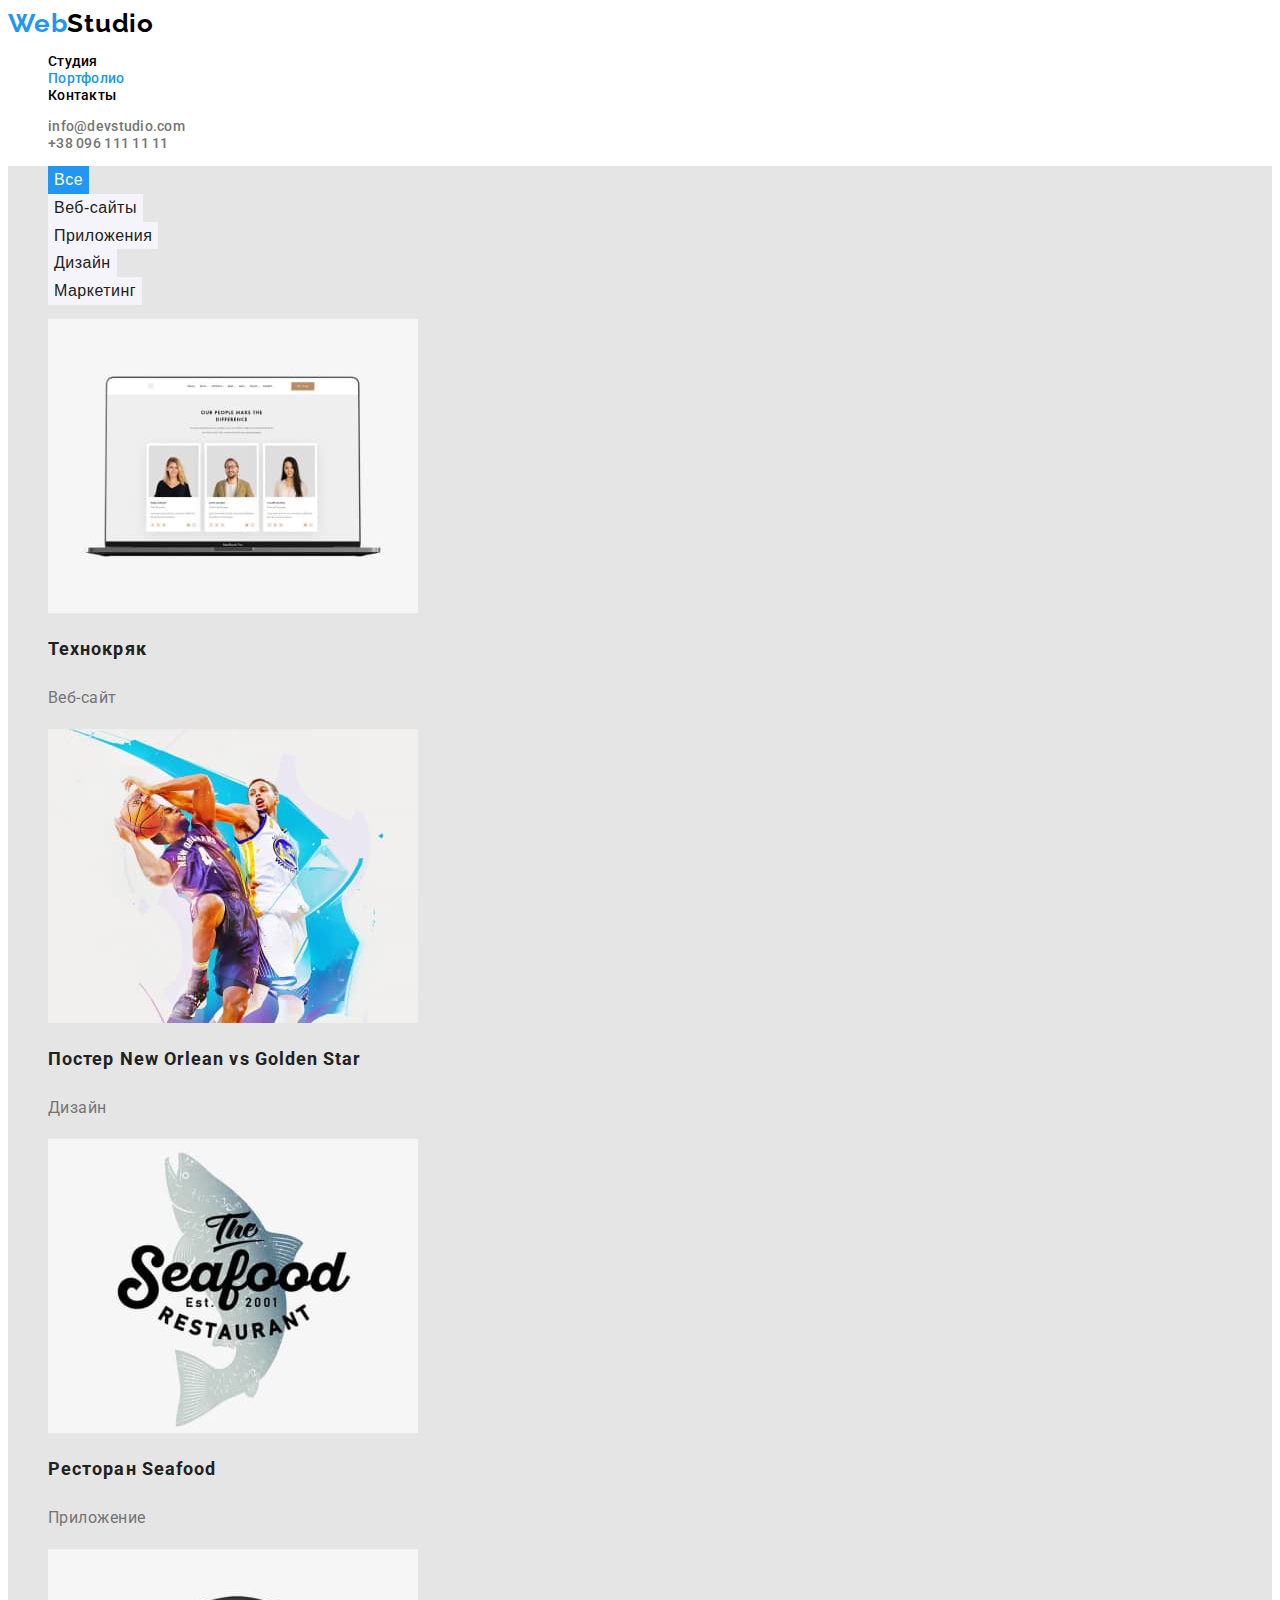
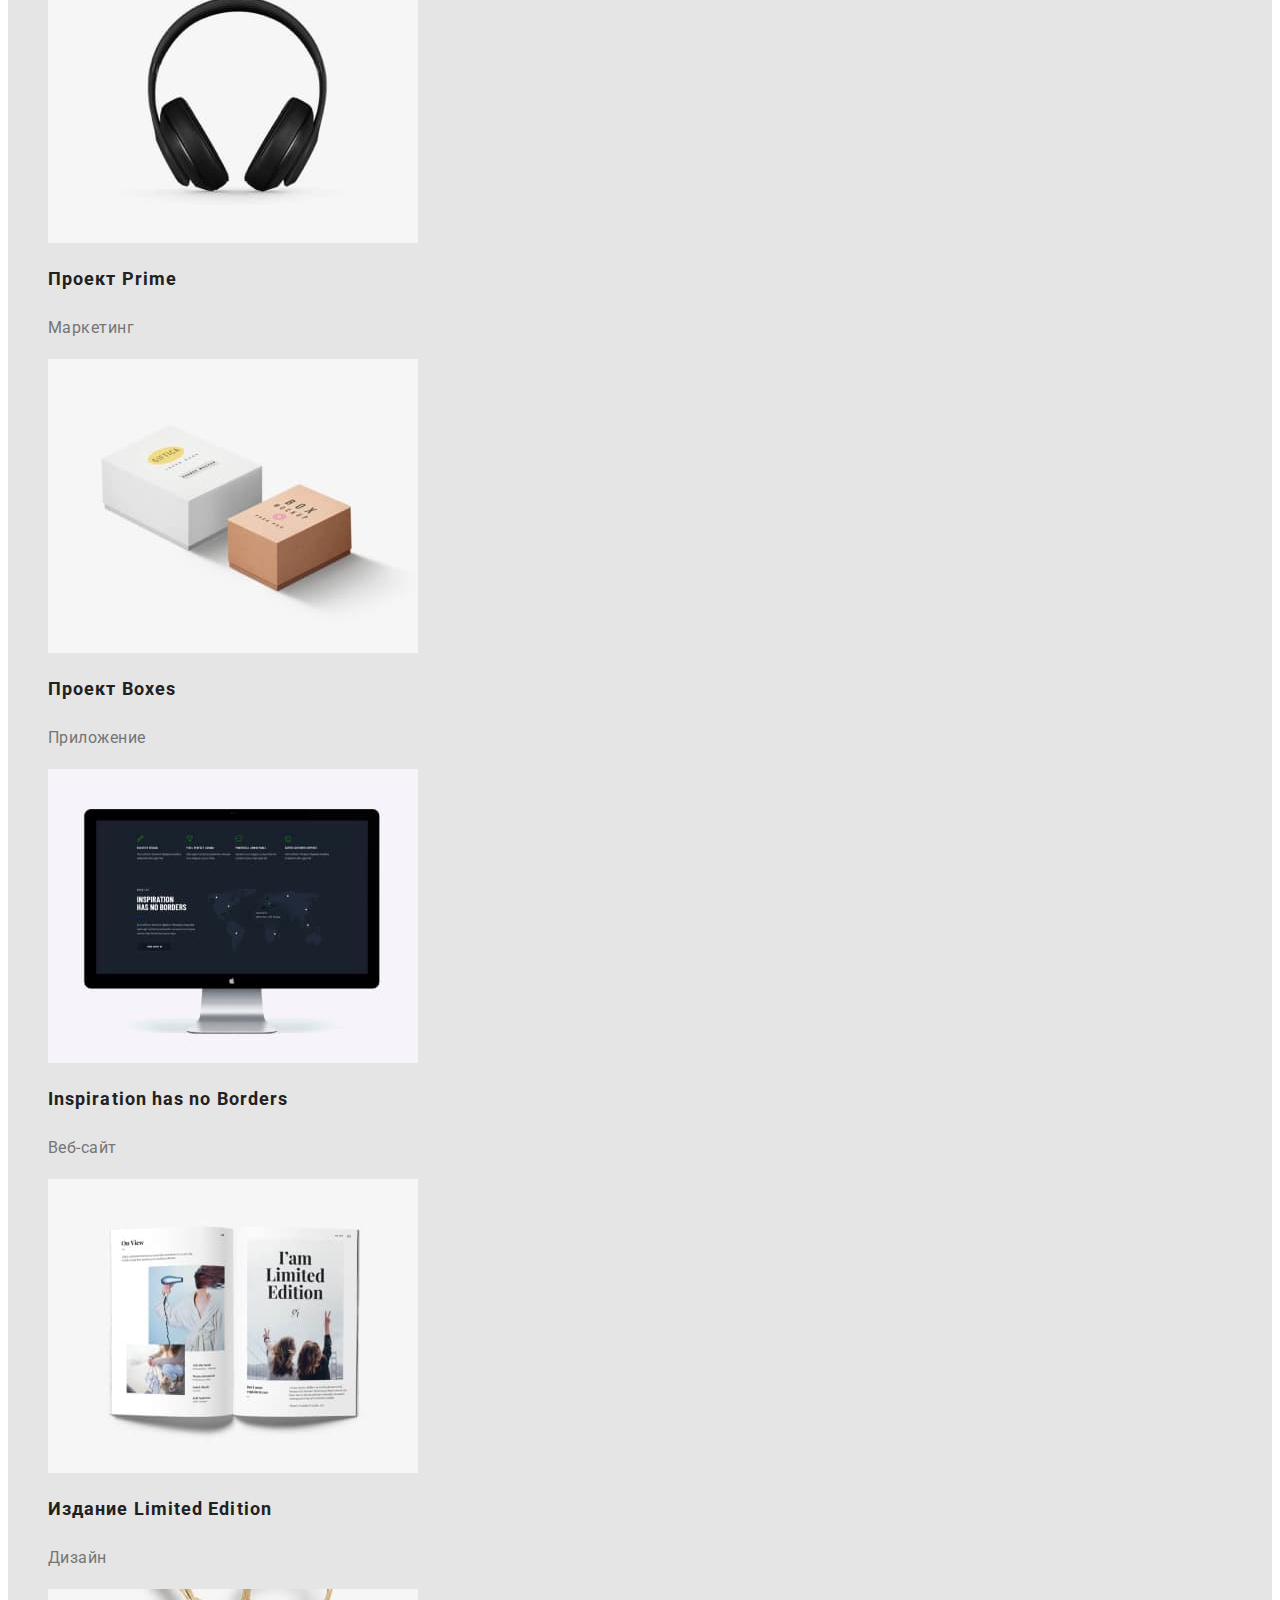
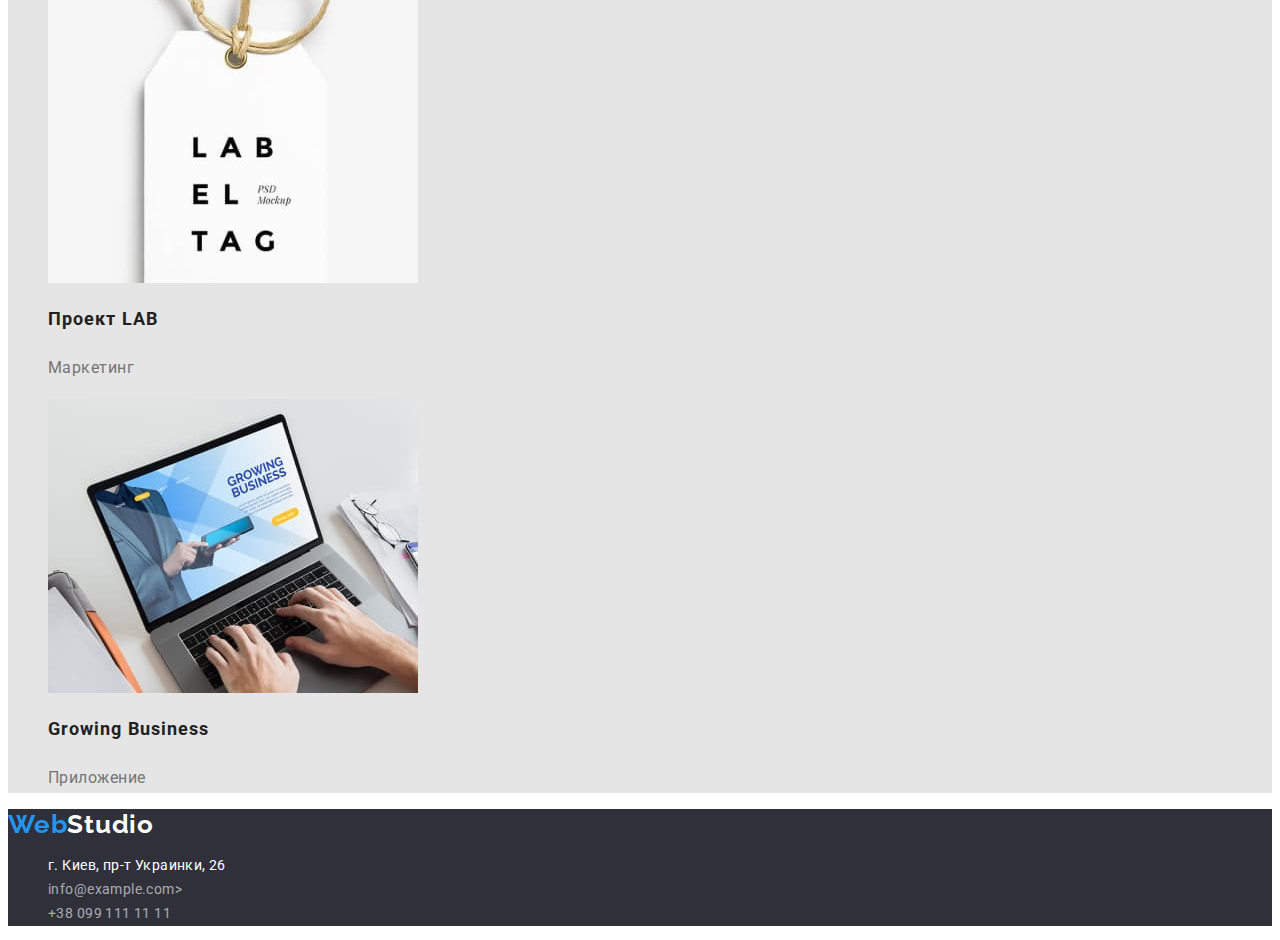
==== portfolio.html @ 39c9d59c "Initial commit" ====
<!DOCTYPE html>
<html lang="ru">
<head>
    <meta charset="UTF-8">
    <meta http-equiv="X-UA-Compatible" content="IE=edge">
    <meta name="viewport" content="width=device-width, initial-scale=1.0">
    <title>Document</title>
<!-- Шрифти -->
<link rel="preconnect" href="https://fonts.googleapis.com">
<link rel="preconnect" href="https://fonts.gstatic.com" crossorigin>
<link href="https://fonts.googleapis.com/css2?family=Raleway:wght@700&family=Roboto:wght@400;500;700;900&display=swap" rel="stylesheet">
<!-- Кастомні стилі -->
    <link rel="stylesheet" href="./css/styles.css"/>
</head>
<body>
     <!-- Секція Хедер -->
    <header class="header">
        <nav class="header-nav">
            <a class="header-logo link" href="./index.html">Web<span class="logo-accent">Studio</span></a>
            <ul class="header-list list">
                <li class="header-list-item">
                    <a class="header-link link" href="./index.html">Студия</a>
                </li>
                <li class="header-list-item">
                    <a class="header-link link current-link" href="./index.html">Портфолио</a>
                </li>
                <li class="header-list-item">
                    <a class="header-link link" href="./index.html">Контакты</a>
                </li>
            </ul>
        </nav>
        <ul class="header-group list">
            <li class="header-contacts">
                <a class="header-list-contacts" href="mailto:info@devstudio.com">info@devstudio.com</a>
            </li>
            <li >
                <a class="header-list-contacts" href="tel:+380961111111">+38 096 111 11 11</a>
            </li>
        </ul>
    </header>
    <!-- Блок унікального контенту на сторінці -->
    <main class="portfolio">
        <section class="portfolio-page">
            <h1 hidden>Кнопки на странице</h1>
            <ul class="button-list list">
                <li>
                    <button class="button-special" type="button">Все</button>
                </li>
                <li>
                    <button class="button-name" type="button">Веб-сайты</button>
                </li>
                <li>
                    <button class="button-name" type="button">Приложения</button>                 
                </li>
                <li>
                    <button class="button-name" type="button">Дизайн</button>                   
                </li>
                <li>
                    <button class="button-name" type="button">Маркетинг</button>                    
                </li>
            </ul>
            <ul class="image-list list">
                <li>
                    <a class="image-link link" href="">
                        <img src="./images/img-1.jpg" alt="Коллектив" width="370" height="294">
                        <h2 class="image-title">Технокряк</h2>
                        <p class="image-description">Веб-сайт</p>
                    </a>
                </li>
                <li>
                    <a class="image-link link" href="">
                        <img src="./images/img-2.jpg" alt="Игра в баскетбол" width="370" height="294">
                        <h2 class="image-title" >Постер New Orlean vs Golden Star</h2>
                        <p class="image-description">Дизайн</p>
                    </a>
                </li>
                <li>
                    <a class="image-link link" href="">
                        <img src="./images/img-3.jpg" alt="Логотип ресторана" width="370" height="294">
                        <h2 class="image-title">Ресторан Seafood</h2>
                        <p class="image-description">Приложение</p>
                    </a>
                </li>
                <li> 
                    <a class="image-link link" href="">
                        <img src="./images/img-4.jpg" alt="Наушники" width="370" height="294">
                        <h2 class="image-title">Проект Prime</h2>
                        <p class="image-description">Маркетинг</p>
                    </a>
                </li>
                <li>
                    <a class="image-link link" href="">
                        <img src="./images/img-5.jpg" alt="Коробки" width="370" height="294">
                        <h2 class="image-title">Проект Boxes</h2>
                        <p class="image-description">Приложение</p>
                    </a>
                </li>
                <li>
                    <a class="image-link link" href="">
                        <img src="./images/img-6.jpg" alt="Компьютер" width="370" height="294">
                        <h2 class="image-title">Inspiration has no Borders</h2>
                        <p class="image-description">Веб-сайт</p>
                    </a>
                </li>
                <li>
                    <a class="image-link link" href="">
                        <img src="./images/img-7.jpg" alt="Книга" width="370" height="294">
                        <h2 class="image-title">Издание Limited Edition</h2>
                        <p class="image-description">Дизайн</p>
                    </a>
                </li>
                <li>
                    <a class="image-link link" href="">
                        <img src="./images/img-8.jpg" alt="Бирка" width="370" height="294">
                        <h2 class="image-title">Проект LAB</h2>
                        <p class="image-description">Маркетинг</p>
                    </a>
                </li>
                <li>
                    <a class="image-link link" href="">
                        <img src="./images/img-9.jpg" alt="Ноутбук" width="370" height="294">
                        <h2 class="image-title">Growing Business</h2>
                        <p class="image-description">Приложение</p>
                    </a>
                </li>
            </ul>
        </section>
    </main> 
     <!-- Секція Футер-->
     <footer class="footer">
        <a class="footer-logo link" href="./index.html">Web<span class="footer-logo-accent">Studio</span></a>
        <address>
            <ul class="list">
                <li> 
                    <a class="footer-link link current-link" href="">г. Киев, пр-т Украинки, 26</a>
                </li>
                <li>
                    <a class="footer-link" href="mailto:info@devstudio.com">info@example.com></a>
                </li>
                <li>
                    <a class="footer-link" href="tel:+380991111111">+38 099 111 11 11</a>
                </li>
            </ul>
        </address>
    </footer>
</body>
</html>
---- css/styles.css ----
:root {
/* fonts */
--main-font: "Roboto";
--secondary-font: "Raleway";

/* text colors */
--accent-txt-cl: #212121;
--blue-txt-cl: #2196F3;
--white-tht-cl: #FFFFFF;
--black-txt-cl: #757575;
--black-txt-logo: #000000;

/* bg colors */
--black-bg-cl: #2F303A;
--header-bg-cl: #FFFFFF;
--benefits-bg-cl: #E5E5E5;
--team-bg-cl: #F5F4FA;

/* others */
}

body {
    font-family: var(--main-font), sans-serif;
    font-size: 14px;
}

/* common styles start */
.link {
    text-decoration: none;
}

.list {
    list-style: none;
}
/* common styles end */

.header-list-contacts {
    text-decoration: none;
}
/* Header sestion */

.header-link:hover,
.header-link:focus {
    color: var(--blue-txt-cl);
}

.header-link {
    font-weight: 500;
    font-size: 14px;
    line-height: 1.14;
    letter-spacing: 0.02em;
    color: var(--accent-color); 
}

.current-link {
    color: var(--blue-txt-cl) 
}


.header-logo.link {
    font-family: 'Raleway';
    font-weight: 700;
    font-size: 26px;
    line-height: 1.19;
    letter-spacing: 0.03em;    
    color: var(--blue-txt-cl)
}
 
.logo-accent {
    color: var(--black-txt-logo)
}

.link.current-link {
    color: var(--blue-txt-cl);
} 

.header-list-contacts:hover,
.header-list-contacts:focus {
    color: var(--blue-txt-cl);
}

.header-list-contacts {
    font-weight: 500;
    font-size: 14px;
    line-height: 1.14;
    letter-spacing: 0.02em;
    color: #757575;
    
}
.header-list-contacts {
   color: #757575;
} 

/* Section hero */

.hero {
    background-color: var(--black-bg-cl)
}
.hero-title {
    font-weight: 900;
    font-size: 44px;
    line-height: 1.36;   
    text-align: center;
    letter-spacing: 0.06em;
    text-transform: uppercase;
    color: var(--white-tht-cl);
}
.hero-button:hover,
.hero-button:focus {
    background-color: #188CE8;
}

.hero-button {
    font-weight: 700;
    font-size: 16px;
    line-height: 1.88;
    letter-spacing: 0.06em;
    cursor: pointer;
    color: var(--white-tht-cl);
    background-color: #2196F3;
    border: none;
}

/* Section benefits */

.benefits {
    background-color: var(--benefits-bg-cl);
    
}
.benefits-list {
    list-style: none;
}

.benefits-title {
    font-weight: 700;
    font-size: 14px;
    line-height: 1.14;
    letter-spacing: 0.03em;
    text-transform: uppercase;
    color: var(--accent-txt-cl)
}
.benefits-text {
    font-weight: 400;
    font-size: 14px;
    line-height: 1.71;
    letter-spacing: 0.03em;
    color: var(--black-txt-cl)
}

/* Section about */

.about {
    background-color:  var(--benefits-bg-cl)
}
.about-list {
    list-style: none;
}

.about-title {
    font-weight: 700;
    font-size: 36px;
    line-height: 1.16;
    text-align: center;
    letter-spacing: 0.03em;
    color: var(--accent-txt-cl)
}
 /* Section team */

.team {
    background-color: var(--team-bg-cl);
}

.team-list {
    list-style: none;
}
.team-title {
    font-weight: 700;
    font-size: 36px;
    line-height: 1.16;
    letter-spacing: 0.03em;
    text-align: center;
    color: var(--accent-txt-cl)
}

.team-names {
    font-weight: 500;
    font-size: 16px;
    line-height: 1.18;
    letter-spacing: 0.03em;
    color: var(--accent-txt-cl)
}
.team-profession {
    font-weight: 400;
    font-size: 16px;
    line-height: 1.18;
    letter-spacing: 0.03em;
    color: var(--black-txt-cl)
}
/* Секція main портфоліо */

.portfolio {
    background-color: #E5E5E5;
}
/* Секція кнопок портфоліо */

.button-special:hover,
.button-special:focus {
    cursor: pointer;
}

.button-special {
    font-weight: 500;
    font-size: 16px;
    line-height: 1.62;
    letter-spacing: 0.03em;
    border: none;
    background-color: var(--blue-txt-cl);
    color: var(--white-tht-cl);
}

.button-name:hover,
.button-name:focus {
    background-color: var(--blue-txt-cl);
    color: var(--white-tht-cl);
 }

.button-name {
    font-weight: 500;
    font-size: 16px;
    line-height: 1.62;
    color: #212121;
    letter-spacing: 0.03em;
    cursor: pointer;
    border: none;
    background-color: #F5F4FA;
}

/* Секція зображень */

.image-title {
    font-weight: 700;
    font-size: 18px;
    line-height: 2.00;
    letter-spacing: 0.06em;
    color: #212121;
}

.image-description {
    font-weight: 400;
    font-size: 16px;
    line-height: 1.88;
    letter-spacing: 0.03em;
    color: #757575;
    
}

.footer {
    background-color: var(--black-bg-cl);
}

.footer-logo.link {
font-family: 'Raleway';
font-style: normal;
font-weight: 700;
font-size: 26px;
line-height: 1.19;
letter-spacing: 0.03em;
color: var(--blue-txt-cl)
}

.footer-logo-accent {
color: var(--white-tht-cl);
text-decoration: none;
}

address {
    font-style: normal;
}

.footer-link:hover,
.footer-link:focus  {
    color: var(--white-tht-cl);
}
.footer-link.link.current-link {
    color: var(--white-tht-cl);
}
    .footer-link { 
    font-weight: 400;
    font-size: 14px;
    line-height: 1.71;
    letter-spacing: 0.03em;
    color: rgba(255, 255, 255, 0.6);
    text-decoration: none;
    
}
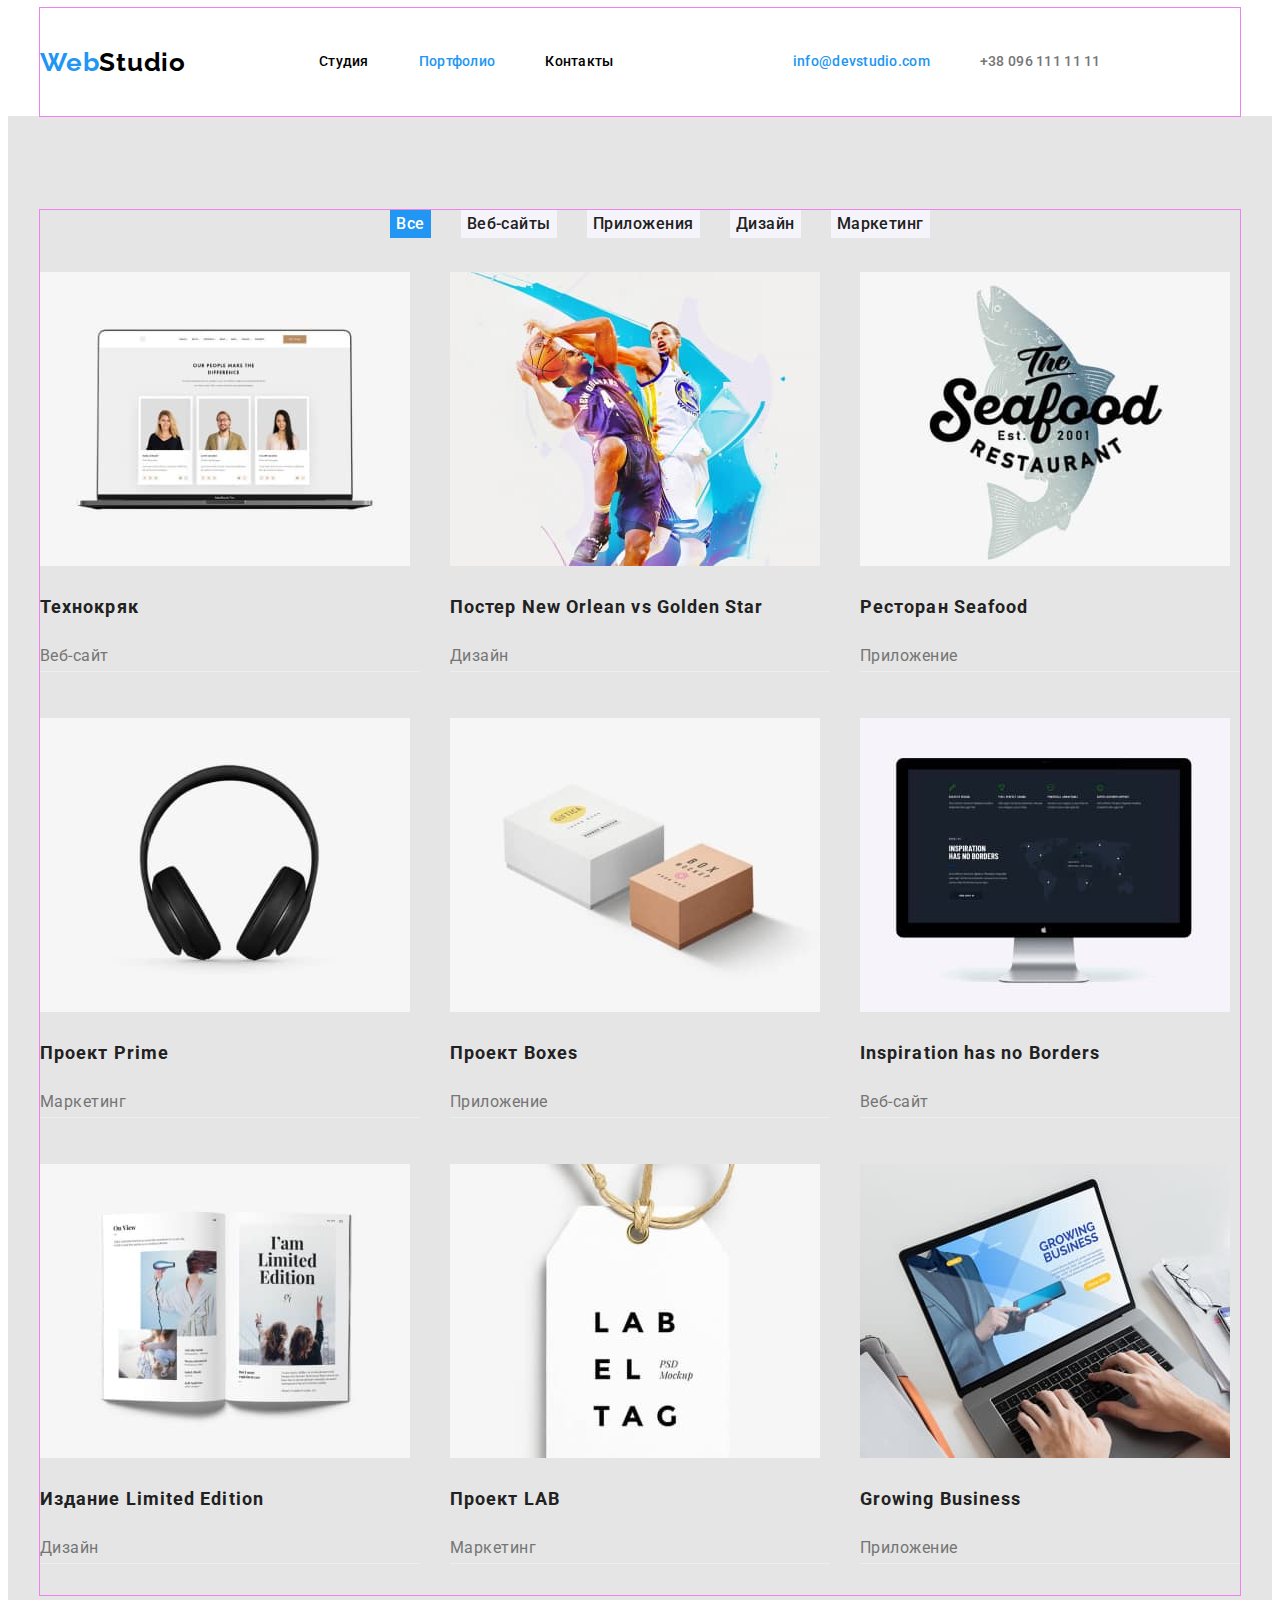
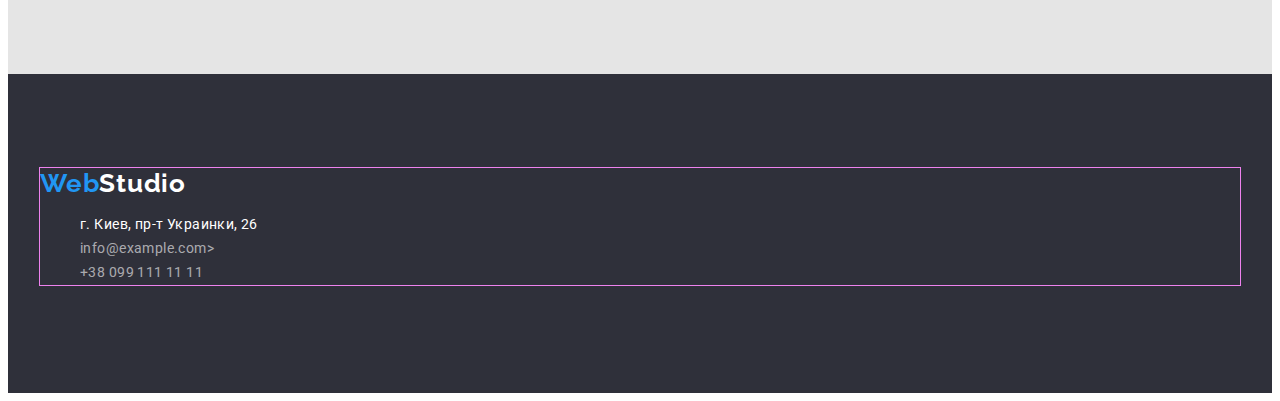
==== commit 4df4e7b3: "позиціонування" ====
--- a/portfolio.html
+++ b/portfolio.html
@@ -10,138 +10,151 @@
 <link rel="preconnect" href="https://fonts.gstatic.com" crossorigin>
 <link href="https://fonts.googleapis.com/css2?family=Raleway:wght@700&family=Roboto:wght@400;500;700;900&display=swap" rel="stylesheet">
 <!-- Кастомні стилі -->
+<link
+rel="stylesheet"
+href="https://cdnjs.cloudflare.com/ajax/libs/modern-normalize/1.1.0/modern-normalize.min.css"
+integrity="sha512-wpPYUAdjBVSE4KJnH1VR1HeZfpl1ub8YT/NKx4PuQ5NmX2tKuGu6U/JRp5y+Y8XG2tV+wKQpNHVUX03MfMFn9Q=="
+crossorigin="anonymous"
+referrerpolicy="no-referrer"
+/>
     <link rel="stylesheet" href="./css/styles.css"/>
 </head>
 <body>
      <!-- Секція Хедер -->
-    <header class="header">
-        <nav class="header-nav">
-            <a class="header-logo link" href="./index.html">Web<span class="logo-accent">Studio</span></a>
-            <ul class="header-list list">
-                <li class="header-list-item">
-                    <a class="header-link link" href="./index.html">Студия</a>
+     <header class="header"> 
+        <div class="header container">
+            <nav class="header-nav">
+                <a class="header-logo link" href="./index.html">Web<span class="logo-accent">Studio</span></a>
+                <ul class="header-list list">
+                    <li class="header-list-item">
+                        <a class="header-link link" href="./index.html">Студия</a>
                 </li>
-                <li class="header-list-item">
-                    <a class="header-link link current-link" href="./index.html">Портфолио</a>
+                    <li class="header-list-item">
+                        <a class="header-link link current-link" href="./index.html">Портфолио</a>
+                    </li>
+                    <li class="header-list-item">
+                    <a class="header-link link" href="./index.html">Контакты</a>
+                    </li>
+                </ul>
+            </nav>
+            <ul class="header-list-cont list">
+                <li class="header-contacts">
+                    <a class="header-list-contacts link current-link" href="mailto:info@devstudio.com">info@devstudio.com</a>
                 </li>
-                <li class="header-list-item">
-                    <a class="header-link link" href="./index.html">Контакты</a>
+                <li class="header-contacts">
+                    <a class="header-list-contacts" href="tel:+380961111111">+38 096 111 11 11</a>
                 </li>
             </ul>
-        </nav>
-        <ul class="header-group list">
-            <li class="header-contacts">
-                <a class="header-list-contacts" href="mailto:info@devstudio.com">info@devstudio.com</a>
-            </li>
-            <li >
-                <a class="header-list-contacts" href="tel:+380961111111">+38 096 111 11 11</a>
-            </li>
-        </ul>
+        </div>
     </header>
     <!-- Блок унікального контенту на сторінці -->
-    <main class="portfolio">
+    <main class="portfolio section">
         <section class="portfolio-page">
-            <h1 hidden>Кнопки на странице</h1>
-            <ul class="button-list list">
-                <li>
-                    <button class="button-special" type="button">Все</button>
-                </li>
-                <li>
-                    <button class="button-name" type="button">Веб-сайты</button>
-                </li>
-                <li>
-                    <button class="button-name" type="button">Приложения</button>                 
-                </li>
-                <li>
-                    <button class="button-name" type="button">Дизайн</button>                   
-                </li>
-                <li>
-                    <button class="button-name" type="button">Маркетинг</button>                    
-                </li>
-            </ul>
-            <ul class="image-list list">
-                <li>
-                    <a class="image-link link" href="">
-                        <img src="./images/img-1.jpg" alt="Коллектив" width="370" height="294">
-                        <h2 class="image-title">Технокряк</h2>
-                        <p class="image-description">Веб-сайт</p>
-                    </a>
-                </li>
-                <li>
-                    <a class="image-link link" href="">
-                        <img src="./images/img-2.jpg" alt="Игра в баскетбол" width="370" height="294">
-                        <h2 class="image-title" >Постер New Orlean vs Golden Star</h2>
-                        <p class="image-description">Дизайн</p>
-                    </a>
-                </li>
-                <li>
-                    <a class="image-link link" href="">
-                        <img src="./images/img-3.jpg" alt="Логотип ресторана" width="370" height="294">
-                        <h2 class="image-title">Ресторан Seafood</h2>
-                        <p class="image-description">Приложение</p>
-                    </a>
-                </li>
-                <li> 
-                    <a class="image-link link" href="">
-                        <img src="./images/img-4.jpg" alt="Наушники" width="370" height="294">
-                        <h2 class="image-title">Проект Prime</h2>
-                        <p class="image-description">Маркетинг</p>
-                    </a>
-                </li>
-                <li>
-                    <a class="image-link link" href="">
-                        <img src="./images/img-5.jpg" alt="Коробки" width="370" height="294">
-                        <h2 class="image-title">Проект Boxes</h2>
-                        <p class="image-description">Приложение</p>
-                    </a>
-                </li>
-                <li>
-                    <a class="image-link link" href="">
-                        <img src="./images/img-6.jpg" alt="Компьютер" width="370" height="294">
-                        <h2 class="image-title">Inspiration has no Borders</h2>
-                        <p class="image-description">Веб-сайт</p>
-                    </a>
-                </li>
-                <li>
-                    <a class="image-link link" href="">
-                        <img src="./images/img-7.jpg" alt="Книга" width="370" height="294">
-                        <h2 class="image-title">Издание Limited Edition</h2>
-                        <p class="image-description">Дизайн</p>
-                    </a>
-                </li>
-                <li>
-                    <a class="image-link link" href="">
+            <div class="container">
+                <h1 hidden>Кнопки на странице</h1>
+                <ul class="button-list list">
+                    <li>
+                        <button class="button-special" type="button">Все</button>
+                    </li>
+                    <li>
+                        <button class="button-name" type="button">Веб-сайты</button>
+                    </li>
+                    <li>
+                        <button class="button-name" type="button">Приложения</button>                 
+                    </li>
+                    <li>
+                        <button class="button-name" type="button">Дизайн</button>                   
+                    </li>
+                    <li>
+                        <button class="button-name" type="button">Маркетинг</button>                    
+                    </li>
+                </ul>
+                <ul class="image-list list">
+                    <li class="image-portfolio">
+                        <a class="image-link link" href="">
+                            <img class="image-picture" src="./images/img-1.jpg" alt="Коллектив" width="370" height="294">
+                            <h2 class="image-title">Технокряк</h2>
+                            <p class="image-description">Веб-сайт</p>
+                        </a>
+                    </li>
+                    <li class="image-portfolio">
+                        <a class="image-link link" href="">
+                            <img class="image-picture" src="./images/img-2.jpg" alt="Игра в баскетбол" width="370" height="294">
+                            <h2 class="image-title" >Постер New Orlean vs Golden Star</h2>
+                            <p class="image-description">Дизайн</p>
+                        </a> 
+                    </li>
+                    <li class="image-portfolio">
+                        <a class="image-link link" href="">
+                            <img class="image-picture" src="./images/img-3.jpg" alt="Логотип ресторана" width="370" height="294">
+                            <h2 class="image-title">Ресторан Seafood</h2>
+                            <p class="image-description">Приложение</p>
+                        </a>
+                    </li> 
+                    <li class="image-portfolio"> 
+                        <a class="image-link link" href="">
+                            <img src="./images/img-4.jpg" alt="Наушники" width="370" height="294">
+                            <h2 class="image-title">Проект Prime</h2>
+                            <p class="image-description">Маркетинг</p>
+                        </a>
+                    </li>
+                    <li class="image-portfolio">
+                        <a class="image-link link" href="">
+                            <img src="./images/img-5.jpg" alt="Коробки" width="370" height="294">
+                            <h2 class="image-title">Проект Boxes</h2>
+                            <p class="image-description">Приложение</p>
+                        </a>
+                    </li>
+                    <li class="image-portfolio">
+                        <a class="image-link link" href="">
+                            <img src="./images/img-6.jpg" alt="Компьютер" width="370" height="294">
+                            <h2 class="image-title">Inspiration has no Borders</h2>
+                            <p class="image-description">Веб-сайт</p>
+                        </a>
+                    </li>
+                    <li class="image-portfolio">
+                        <a class="image-link link" href="">
+                            <img src="./images/img-7.jpg" alt="Книга" width="370" height="294">
+                            <h2 class="image-title">Издание Limited Edition</h2>
+                            <p class="image-description">Дизайн</p>
+                        </a>
+                    </li>
+                    <li class="image-portfolio">
+                        <a class="image-link link" href="">
                         <img src="./images/img-8.jpg" alt="Бирка" width="370" height="294">
-                        <h2 class="image-title">Проект LAB</h2>
-                        <p class="image-description">Маркетинг</p>
-                    </a>
-                </li>
-                <li>
-                    <a class="image-link link" href="">
-                        <img src="./images/img-9.jpg" alt="Ноутбук" width="370" height="294">
-                        <h2 class="image-title">Growing Business</h2>
-                        <p class="image-description">Приложение</p>
-                    </a>
-                </li>
-            </ul>
+                            <h2 class="image-title">Проект LAB</h2>
+                            <p class="image-description">Маркетинг</p>
+                        </a>
+                    </li>
+                    <li class="image-portfolio">
+                        <a class="image-link link" href="">
+                            <img src="./images/img-9.jpg" alt="Ноутбук" width="370" height="294">
+                            <h2 class="image-title">Growing Business</h2>
+                            <p class="image-description">Приложение</p>
+                        </a>
+                    </li>
+                </ul>
+            </div>
         </section>
     </main> 
-     <!-- Секція Футер-->
-     <footer class="footer">
-        <a class="footer-logo link" href="./index.html">Web<span class="footer-logo-accent">Studio</span></a>
-        <address>
-            <ul class="list">
-                <li> 
-                    <a class="footer-link link current-link" href="">г. Киев, пр-т Украинки, 26</a>
-                </li>
-                <li>
-                    <a class="footer-link" href="mailto:info@devstudio.com">info@example.com></a>
-                </li>
-                <li>
-                    <a class="footer-link" href="tel:+380991111111">+38 099 111 11 11</a>
-                </li>
-            </ul>
-        </address>
+    <!-- Секція Футер-->
+    <footer class="footer section">
+        <div class="container">
+            <a class="footer-logo link" href="./index.html">Web<span class="footer-logo-accent">Studio</span></a>
+            <address>
+                <ul class="list">
+                    <li> 
+                        <a class="footer-link link current-link" href="">г. Киев, пр-т Украинки, 26</a>
+                    </li>
+                    <li>
+                        <a class="footer-link" href="mailto:info@devstudio.com">info@example.com></a>
+                    </li>
+                    <li>
+                        <a class="footer-link" href="tel:+380991111111">+38 099 111 11 11</a>
+                    </li>
+                </ul>
+            </address>
+        </div>
     </footer>
 </body>
 </html>--- a/css/styles.css
+++ b/css/styles.css
@@ -34,9 +34,55 @@
 }
 /* common styles end */
 
-.header-list-contacts {
+.section {
+    padding-top: 94px;
+    padding-bottom: 94px;
+    
+}
+.container {
+    width: 1200px;
+    margin: 0 auto;
+    outline: 1.5px solid violet;
+}
+.header {
+    display: flex;
+}
+.header-nav {
+    display: flex;
+    align-items: center;
+}
+.header-list {
+    display: flex;
+    margin-left: 93px;
+}
+.header-list-item {
+    display: flex;
+}
+
+.header-list-item:not(:last-child) {
+    margin-right: 50px;
+}
+.header-list .header-link {
+    
+    padding-top: 32px;
+    padding-bottom: 32px;
+}
+.header-list-cont {
+    display: flex;
+    align-items: center;
+    margin: auto;
+}
+.header-list-cont .header-list-contacts {
+    display: block;
+    padding-top: 32px;
+    padding-bottom: 32px;
     text-decoration: none;
 }
+
+.header-contacts:not(:last-child) {
+    margin-right: 50px;
+}
+
 /* Header sestion */
 
 .header-link:hover,
@@ -49,7 +95,7 @@
     font-size: 14px;
     line-height: 1.14;
     letter-spacing: 0.02em;
-    color: var(--accent-color); 
+    color: var(--accent-color);
 }
 
 .current-link {
@@ -92,7 +138,11 @@
 } 
 
 /* Section hero */
-
+.hero-title {
+    max-width: 696px;
+    margin: 0 auto;
+    margin-bottom: 30px;
+}
 .hero {
     background-color: var(--black-bg-cl)
 }
@@ -105,6 +155,14 @@
     text-transform: uppercase;
     color: var(--white-tht-cl);
 }
+button {
+    font-family: var(--main-font);
+}
+.hero-button {
+    display: block;
+    margin-left: auto;
+    margin-right: auto;
+}
 .hero-button:hover,
 .hero-button:focus {
     background-color: #188CE8;
@@ -116,20 +174,31 @@
     line-height: 1.88;
     letter-spacing: 0.06em;
     cursor: pointer;
-    color: var(--white-tht-cl);
+    color: var(--white-tht-cl); 
+}
+
+.hero-button {
+    width: 200px;
+    height: 50px;
+    left: 700px;
+    top: 430px;
     background-color: #2196F3;
-    border: none;
+    box-shadow: 0px 4px 4px rgba(0, 0, 0, 0.15);
+    border-radius: 4px;
 }
 
 /* Section benefits */
 
 .benefits {
     background-color: var(--benefits-bg-cl);
-    
-}
+}
+
 .benefits-list {
-    list-style: none;
-}
+    display: flex;
+    gap: 30px;
+    padding-left: 0px;
+    padding-right: 0px;
+} 
 
 .benefits-title {
     font-weight: 700;
@@ -137,7 +206,8 @@
     line-height: 1.14;
     letter-spacing: 0.03em;
     text-transform: uppercase;
-    color: var(--accent-txt-cl)
+    color: var(--accent-txt-cl);
+    margin-bottom: 10px;
 }
 .benefits-text {
     font-weight: 400;
@@ -148,13 +218,16 @@
 }
 
 /* Section about */
-
-.about {
-    background-color:  var(--benefits-bg-cl)
-}
+.about-section {
+    background-color: var(--benefits-bg-cl);
+}
+
 .about-list {
-    list-style: none;
-}
+    display: flex;
+} 
+.about-item:not(:last-child)  {
+    margin-right: 30px;
+} 
 
 .about-title {
     font-weight: 700;
@@ -162,16 +235,23 @@
     line-height: 1.16;
     text-align: center;
     letter-spacing: 0.03em;
-    color: var(--accent-txt-cl)
+    color: var(--accent-txt-cl);
+    margin-bottom: 50px;  
 }
  /* Section team */
-
-.team {
-    background-color: var(--team-bg-cl);
-}
-
-.team-list {
-    list-style: none;
+ .team {
+   background-color: var(--team-bg-cl)
+ }
+ .team-list {
+    display: flex;
+ }
+
+.team-card:not(:first-child)  {
+    margin-left: 30px;
+}
+.team-names {
+    margin-top: 50px;
+    margin-bottom: 10px;
 }
 .team-title {
     font-weight: 700;
@@ -181,19 +261,24 @@
     text-align: center;
     color: var(--accent-txt-cl)
 }
-
+.team-title {
+    margin-bottom: 50px;
+}
 .team-names {
     font-weight: 500;
     font-size: 16px;
     line-height: 1.18;
     letter-spacing: 0.03em;
+    text-align: center;
     color: var(--accent-txt-cl)
 }
+
 .team-profession {
     font-weight: 400;
     font-size: 16px;
     line-height: 1.18;
     letter-spacing: 0.03em;
+    text-align: center;
     color: var(--black-txt-cl)
 }
 /* Секція main портфоліо */
@@ -201,7 +286,16 @@
 .portfolio {
     background-color: #E5E5E5;
 }
+
 /* Секція кнопок портфоліо */
+
+.button-list {
+    display: flex;
+    gap: 30px;
+    margin: 0 auto;
+    justify-content: center;
+    margin-bottom: 34px;
+}
 
 .button-special:hover,
 .button-special:focus {
@@ -236,6 +330,28 @@
 }
 
 /* Секція зображень */
+
+.image-list {
+    display: flex;
+    flex-wrap: wrap;
+    justify-content: space-between;
+    margin: -15px;
+    padding-left: 0px;
+    padding-right: 0px;
+    
+}
+.image-portfolio {
+    flex-basis: calc((100% - 30px * 3) / 3);
+    margin: 15px;
+}
+.image-picture {
+    flex-basis: 370px;
+    gap: 30px;
+}
+.image-title {
+    margin-top: 20px;
+    margin-bottom: 4px;
+}
 
 .image-title {
     font-weight: 700;
@@ -251,6 +367,7 @@
     line-height: 1.88;
     letter-spacing: 0.03em;
     color: #757575;
+    border-bottom: 1px solid #EEEEEE;
     
 }
 
@@ -259,18 +376,21 @@
 }
 
 .footer-logo.link {
-font-family: 'Raleway';
-font-style: normal;
-font-weight: 700;
-font-size: 26px;
-line-height: 1.19;
-letter-spacing: 0.03em;
-color: var(--blue-txt-cl)
+    font-family: 'Raleway';
+    font-style: normal;
+    font-weight: 700;
+    font-size: 26px;
+    line-height: 1.19;
+    letter-spacing: 0.03em;
+    color: var(--blue-txt-cl);
+    margin-top: 60px;
+    margin-bottom: 20px;
+
 }
 
 .footer-logo-accent {
-color: var(--white-tht-cl);
-text-decoration: none;
+    color: var(--white-tht-cl);
+    text-decoration: none;
 }
 
 address {
@@ -284,14 +404,17 @@
 .footer-link.link.current-link {
     color: var(--white-tht-cl);
 }
-    .footer-link { 
+.footer-link { 
     font-weight: 400;
     font-size: 14px;
     line-height: 1.71;
     letter-spacing: 0.03em;
     color: rgba(255, 255, 255, 0.6);
     text-decoration: none;
-    
-}
-
-
+}
+.footer-link:not(:last-child) {
+    margin-bottom: 9px;
+}
+
+
+
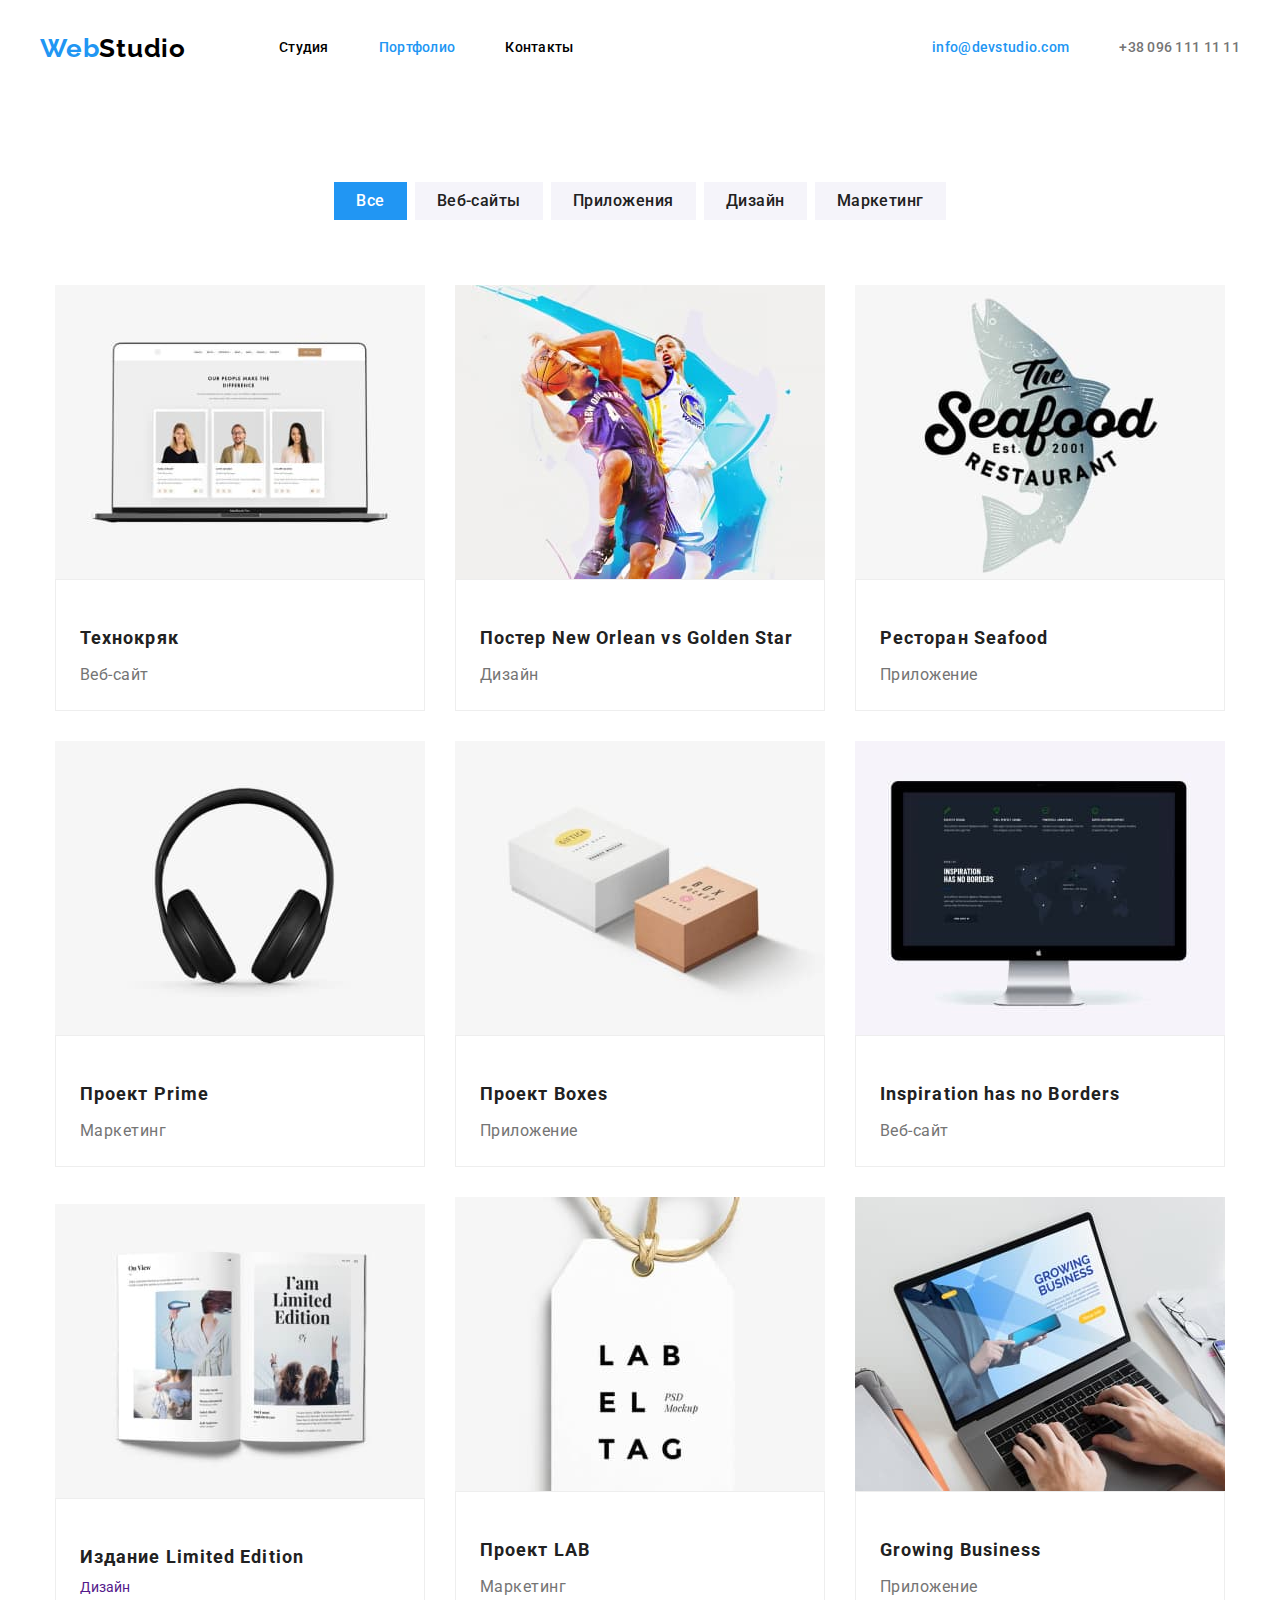
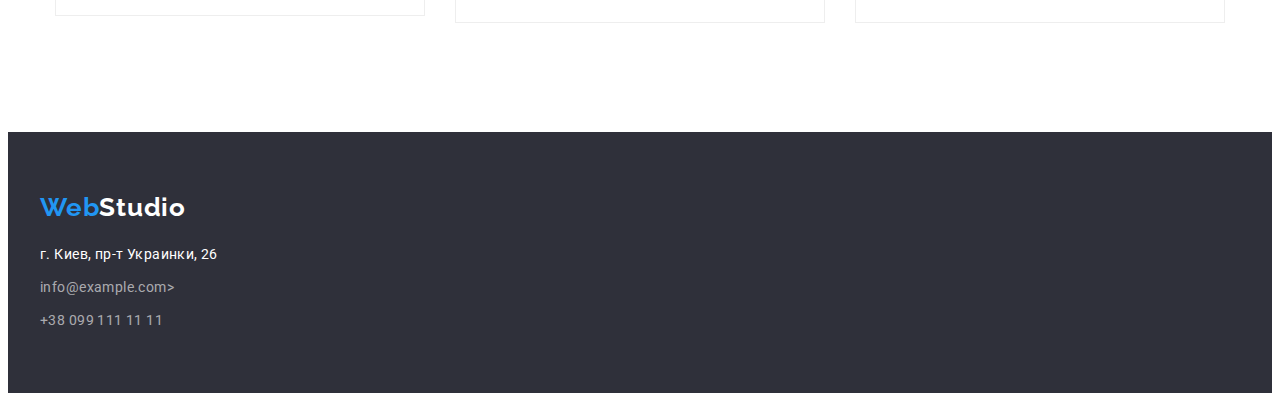
==== commit e1e8d40b: "доопрацювання" ====
--- a/portfolio.html
+++ b/portfolio.html
@@ -48,8 +48,8 @@
         </div>
     </header>
     <!-- Блок унікального контенту на сторінці -->
-    <main class="portfolio section">
-        <section class="portfolio-page">
+    <main class="portfolio">
+        <section class="section-portfolio">
             <div class="container">
                 <h1 hidden>Кнопки на странице</h1>
                 <ul class="button-list list">
@@ -73,64 +73,82 @@
                     <li class="image-portfolio">
                         <a class="image-link link" href="">
                             <img class="image-picture" src="./images/img-1.jpg" alt="Коллектив" width="370" height="294">
+                            <div class="image-text">
                             <h2 class="image-title">Технокряк</h2>
                             <p class="image-description">Веб-сайт</p>
+                        </div>
                         </a>
                     </li>
                     <li class="image-portfolio">
                         <a class="image-link link" href="">
                             <img class="image-picture" src="./images/img-2.jpg" alt="Игра в баскетбол" width="370" height="294">
+                            <div class="image-text">
                             <h2 class="image-title" >Постер New Orlean vs Golden Star</h2>
                             <p class="image-description">Дизайн</p>
+                        </div>
                         </a> 
                     </li>
                     <li class="image-portfolio">
                         <a class="image-link link" href="">
                             <img class="image-picture" src="./images/img-3.jpg" alt="Логотип ресторана" width="370" height="294">
+                            <div class="image-text">
                             <h2 class="image-title">Ресторан Seafood</h2>
                             <p class="image-description">Приложение</p>
+                        </div>
                         </a>
                     </li> 
                     <li class="image-portfolio"> 
                         <a class="image-link link" href="">
-                            <img src="./images/img-4.jpg" alt="Наушники" width="370" height="294">
+                            <img  src="./images/img-4.jpg" alt="Наушники" width="370" height="294">
+                            <div class="image-text">
                             <h2 class="image-title">Проект Prime</h2>
                             <p class="image-description">Маркетинг</p>
+                        </div>
                         </a>
                     </li>
                     <li class="image-portfolio">
                         <a class="image-link link" href="">
                             <img src="./images/img-5.jpg" alt="Коробки" width="370" height="294">
+                            <div class="image-text">
                             <h2 class="image-title">Проект Boxes</h2>
                             <p class="image-description">Приложение</p>
+                        </div>
                         </a>
                     </li>
                     <li class="image-portfolio">
                         <a class="image-link link" href="">
-                            <img src="./images/img-6.jpg" alt="Компьютер" width="370" height="294">
+                            <img class="image-piture" src="./images/img-6.jpg" alt="Компьютер" width="370" height="294">
+                            <div class="image-text">
                             <h2 class="image-title">Inspiration has no Borders</h2>
                             <p class="image-description">Веб-сайт</p>
+                        </div>
                         </a>
                     </li>
                     <li class="image-portfolio">
                         <a class="image-link link" href="">
-                            <img src="./images/img-7.jpg" alt="Книга" width="370" height="294">
+                            <img class="image-piture" src="./images/img-7.jpg" alt="Книга" width="370" height="294">
+                            <div class="image-text">
                             <h2 class="image-title">Издание Limited Edition</h2>
-                            <p class="image-description">Дизайн</p>
+                            <p class="image-descripti on">Дизайн</p>
+                            </div>
                         </a>
                     </li>
                     <li class="image-portfolio">
                         <a class="image-link link" href="">
-                        <img src="./images/img-8.jpg" alt="Бирка" width="370" height="294">
+                            <img class="image-piture" src="./images/img-8.jpg" alt="Бирка" width="370" height="294">
+                            <div class="image-text">
                             <h2 class="image-title">Проект LAB</h2>
                             <p class="image-description">Маркетинг</p>
+                        </div>
                         </a>
                     </li>
                     <li class="image-portfolio">
                         <a class="image-link link" href="">
-                            <img src="./images/img-9.jpg" alt="Ноутбук" width="370" height="294">
+                            <img class="image-piture"src="./images/img-9.jpg" alt="Ноутбук" width="370" height="294">
+                            <div class="image-text">
                             <h2 class="image-title">Growing Business</h2>
                             <p class="image-description">Приложение</p>
+                        </div>
                         </a>
                     </li>
                 </ul>
@@ -138,22 +156,24 @@
         </section>
     </main> 
     <!-- Секція Футер-->
-    <footer class="footer section">
+    <footer class="footer">
         <div class="container">
-            <a class="footer-logo link" href="./index.html">Web<span class="footer-logo-accent">Studio</span></a>
-            <address>
-                <ul class="list">
-                    <li> 
-                        <a class="footer-link link current-link" href="">г. Киев, пр-т Украинки, 26</a>
-                    </li>
-                    <li>
-                        <a class="footer-link" href="mailto:info@devstudio.com">info@example.com></a>
-                    </li>
-                    <li>
-                        <a class="footer-link" href="tel:+380991111111">+38 099 111 11 11</a>
-                    </li>
-                </ul>
-            </address>
+            <div class="footer-text">
+                <a class="footer-logo link" href="./index.html">Web<span class="footer-logo-accent">Studio</span></a>
+                    <address class="address">
+                    <ul class="list">
+                        <li class="footer-cont"> 
+                            <a class="footer-link link current-link" href="">г. Киев, пр-т Украинки, 26</a>
+                        </li>
+                        <li class="footer-cont">
+                            <a class="footer-link" href="mailto:info@devstudio.com">info@example.com></a>
+                        </li>
+                        <li class="footer-cont">
+                            <a class="footer-link" href="tel:+380991111111">+38 099 111 11 11</a>
+                        </li>
+                    </ul>
+                </address>
+            </div>
         </div>
     </footer>
 </body>
--- a/css/styles.css
+++ b/css/styles.css
@@ -1,3 +1,12 @@
+h1,
+h2,
+h3,
+h4,
+p,
+ul {
+  margin: 0;
+  padding: 0;
+}
 :root {
 /* fonts */
 --main-font: "Roboto";
@@ -24,6 +33,7 @@
     font-size: 14px;
 }
 
+
 /* common styles start */
 .link {
     text-decoration: none;
@@ -36,20 +46,28 @@
 
 .section {
     padding-top: 94px;
-    padding-bottom: 94px;
-    
-}
+    padding-right: 15px;
+    padding-left: 15px;
+}
+
 .container {
     width: 1200px;
     margin: 0 auto;
-    outline: 1.5px solid violet;
+  
+}
+img {
+    display: block;
+    max-width: 100%;
+    height: auto;
 }
 .header {
     display: flex;
 }
+
 .header-nav {
     display: flex;
     align-items: center;
+    
 }
 .header-list {
     display: flex;
@@ -70,7 +88,7 @@
 .header-list-cont {
     display: flex;
     align-items: center;
-    margin: auto;
+    margin-left: auto;
 }
 .header-list-cont .header-list-contacts {
     display: block;
@@ -138,6 +156,11 @@
 } 
 
 /* Section hero */
+.hero-container {
+    padding-top: 200px;
+    padding-bottom: 200px;
+}
+
 .hero-title {
     max-width: 696px;
     margin: 0 auto;
@@ -189,10 +212,6 @@
 
 /* Section benefits */
 
-.benefits {
-    background-color: var(--benefits-bg-cl);
-}
-
 .benefits-list {
     display: flex;
     gap: 30px;
@@ -200,6 +219,9 @@
     padding-right: 0px;
 } 
 
+.benefits-check {
+    width: 270px;
+}
 .benefits-title {
     font-weight: 700;
     font-size: 14px;
@@ -224,7 +246,9 @@
 
 .about-list {
     display: flex;
+    justify-content: space-between;
 } 
+
 .about-item:not(:last-child)  {
     margin-right: 30px;
 } 
@@ -239,18 +263,19 @@
     margin-bottom: 50px;  
 }
  /* Section team */
- .team {
-   background-color: var(--team-bg-cl)
+.team-section {
+   background-color: var(--team-bg-cl);
+   padding-bottom: 94px;
  }
  .team-list {
     display: flex;
+    justify-content: space-between;
  }
 
 .team-card:not(:first-child)  {
     margin-left: 30px;
 }
 .team-names {
-    margin-top: 50px;
     margin-bottom: 10px;
 }
 .team-title {
@@ -273,6 +298,10 @@
     color: var(--accent-txt-cl)
 }
 
+.team-text {
+    padding-top: 30px;
+    padding-bottom: 30px;
+}
 .team-profession {
     font-weight: 400;
     font-size: 16px;
@@ -281,20 +310,15 @@
     text-align: center;
     color: var(--black-txt-cl)
 }
-/* Секція main портфоліо */
-
-.portfolio {
-    background-color: #E5E5E5;
-}
 
 /* Секція кнопок портфоліо */
 
 .button-list {
     display: flex;
-    gap: 30px;
+    gap: 8px;
     margin: 0 auto;
     justify-content: center;
-    margin-bottom: 34px;
+    margin-bottom: 50px;
 }
 
 .button-special:hover,
@@ -310,6 +334,10 @@
     border: none;
     background-color: var(--blue-txt-cl);
     color: var(--white-tht-cl);
+    padding-top: 6px;
+    padding-right: 22px;
+    padding-bottom: 6px;
+    padding-left: 22px;
 }
 
 .button-name:hover,
@@ -327,27 +355,31 @@
     cursor: pointer;
     border: none;
     background-color: #F5F4FA;
+    padding-top: 6px;
+    padding-right: 22px;
+    padding-bottom: 6px;
+    padding-left: 22px;
 }
 
 /* Секція зображень */
 
+.section-portfolio {
+    padding-top: 94px;
+    padding-bottom: 94px;
+    padding-right: 15px;
+    padding-left: 15px;
+}
 .image-list {
     display: flex;
     flex-wrap: wrap;
-    justify-content: space-between;
-    margin: -15px;
-    padding-left: 0px;
-    padding-right: 0px;
-    
-}
+    align-items: center;
+}
+
 .image-portfolio {
     flex-basis: calc((100% - 30px * 3) / 3);
-    margin: 15px;
-}
-.image-picture {
-    flex-basis: 370px;
-    gap: 30px;
-}
+    margin: 15px; 
+}
+
 .image-title {
     margin-top: 20px;
     margin-bottom: 4px;
@@ -360,6 +392,13 @@
     letter-spacing: 0.06em;
     color: #212121;
 }
+.image-text {
+    padding-top: 20px;
+    padding-right: 24px;
+    padding-bottom: 20px;
+    padding-left: 24px;
+    border: 1px solid #EEEEEE;
+}
 
 .image-description {
     font-weight: 400;
@@ -367,14 +406,15 @@
     line-height: 1.88;
     letter-spacing: 0.03em;
     color: #757575;
-    border-bottom: 1px solid #EEEEEE;
-    
-}
+    
+    
+}
+/* Футер */
 
 .footer {
     background-color: var(--black-bg-cl);
 }
-
+    
 .footer-logo.link {
     font-family: 'Raleway';
     font-style: normal;
@@ -383,11 +423,11 @@
     line-height: 1.19;
     letter-spacing: 0.03em;
     color: var(--blue-txt-cl);
-    margin-top: 60px;
-    margin-bottom: 20px;
-
-}
-
+}
+.footer-text {
+    padding-top: 60px;
+    padding-bottom: 60px;
+}
 .footer-logo-accent {
     color: var(--white-tht-cl);
     text-decoration: none;
@@ -397,6 +437,10 @@
     font-style: normal;
 }
 
+.address {
+    margin-top: 20px;
+}   
+
 .footer-link:hover,
 .footer-link:focus  {
     color: var(--white-tht-cl);
@@ -412,7 +456,7 @@
     color: rgba(255, 255, 255, 0.6);
     text-decoration: none;
 }
-.footer-link:not(:last-child) {
+.footer-cont:not(:last-child) {
     margin-bottom: 9px;
 }
 
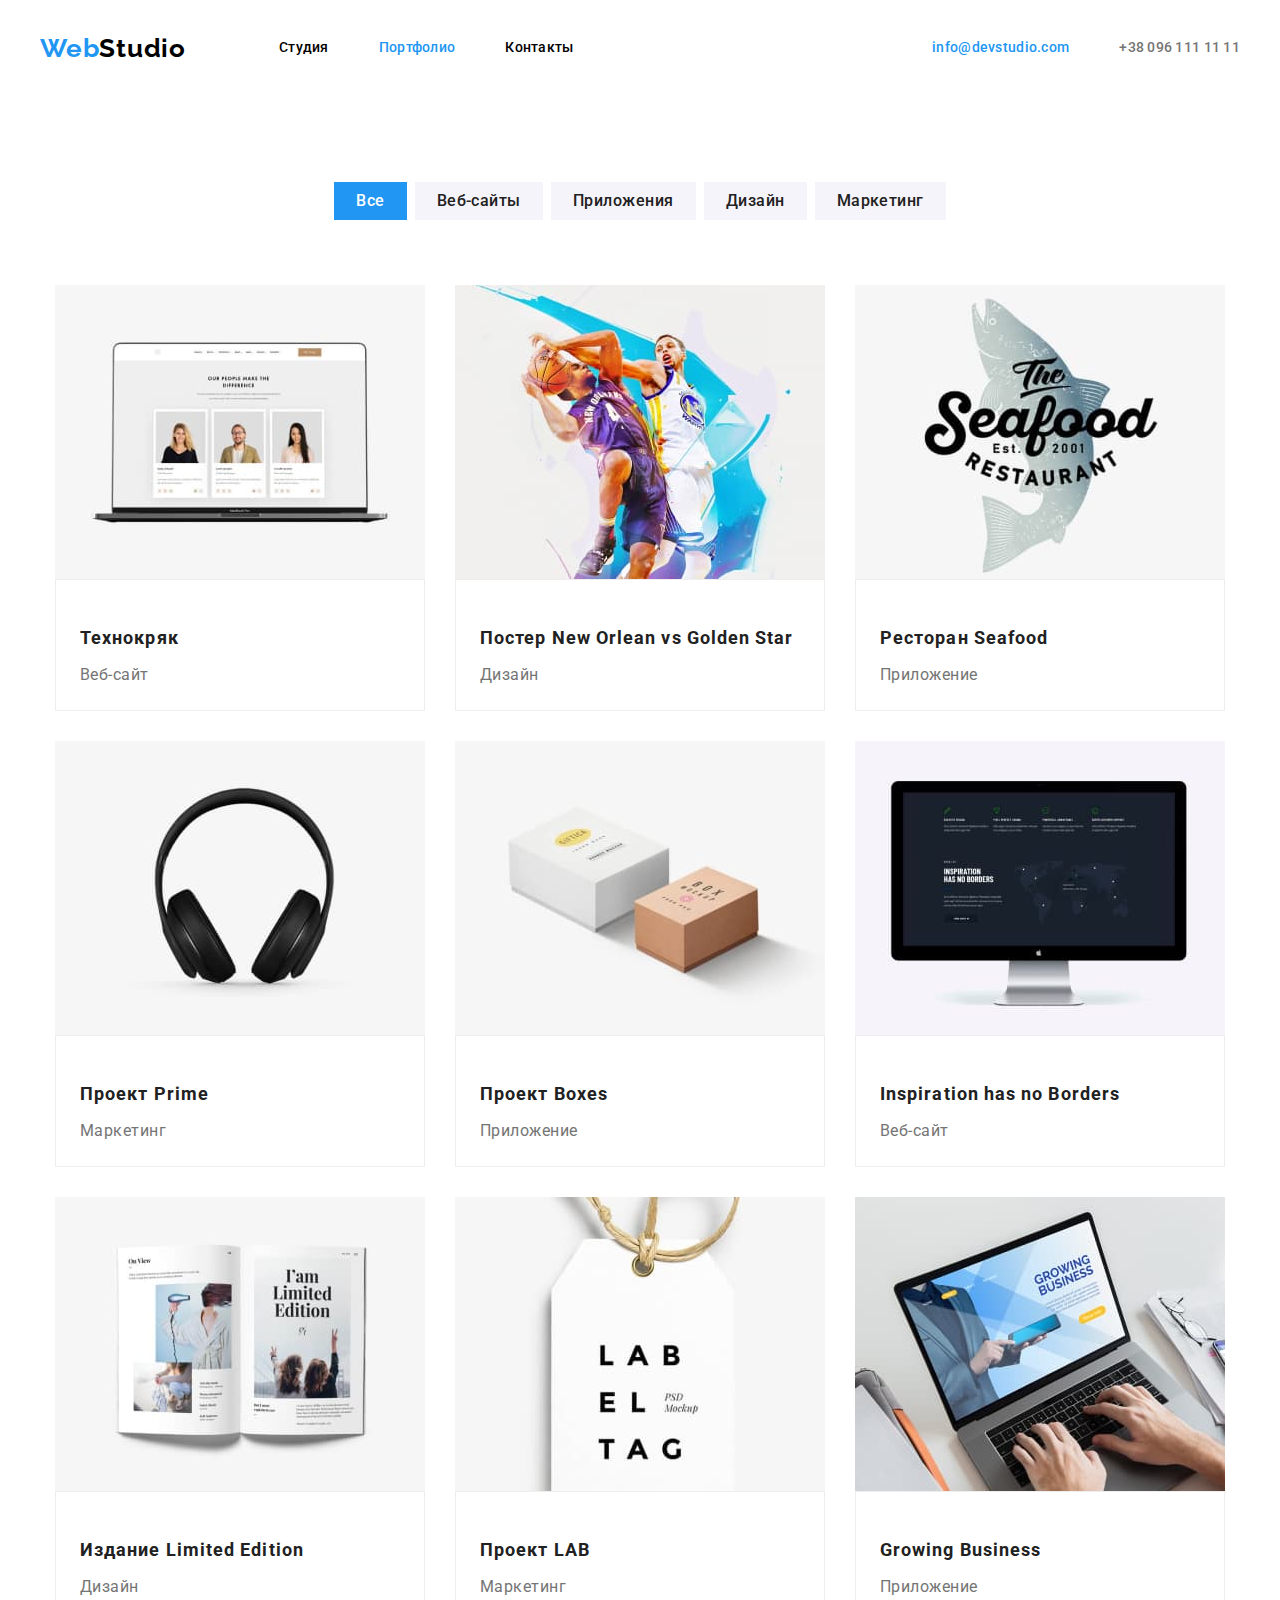
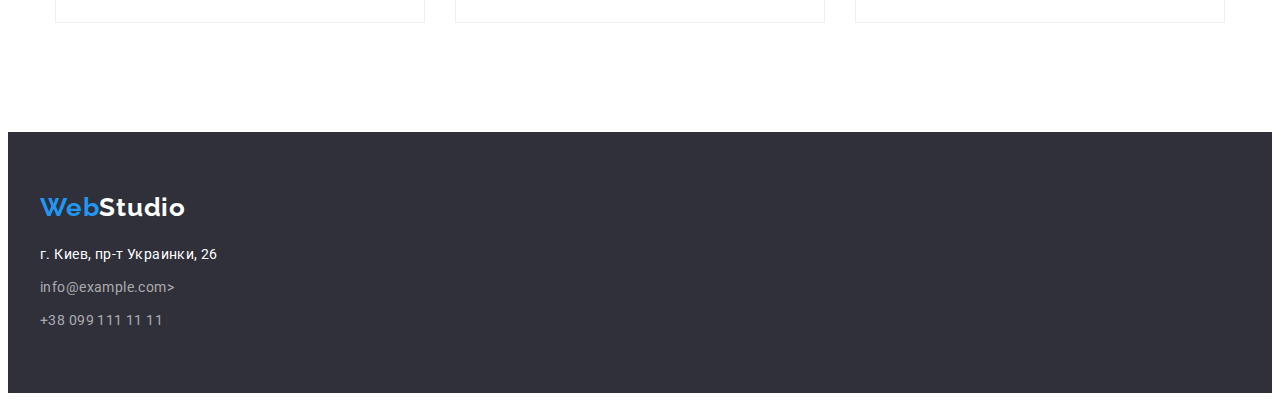
==== commit 29caa79c: "Update portfolio.html" ====
--- a/portfolio.html
+++ b/portfolio.html
@@ -129,7 +129,7 @@
                             <img class="image-piture" src="./images/img-7.jpg" alt="Книга" width="370" height="294">
                             <div class="image-text">
                             <h2 class="image-title">Издание Limited Edition</h2>
-                            <p class="image-descripti on">Дизайн</p>
+                            <p class="image-description">Дизайн</p>
                             </div>
                         </a>
                     </li>
@@ -144,7 +144,7 @@
                     </li>
                     <li class="image-portfolio">
                         <a class="image-link link" href="">
-                            <img class="image-piture"src="./images/img-9.jpg" alt="Ноутбук" width="370" height="294">
+                            <img class="image-piture" src="./images/img-9.jpg" alt="Ноутбук" width="370" height="294">
                             <div class="image-text">
                             <h2 class="image-title">Growing Business</h2>
                             <p class="image-description">Приложение</p>
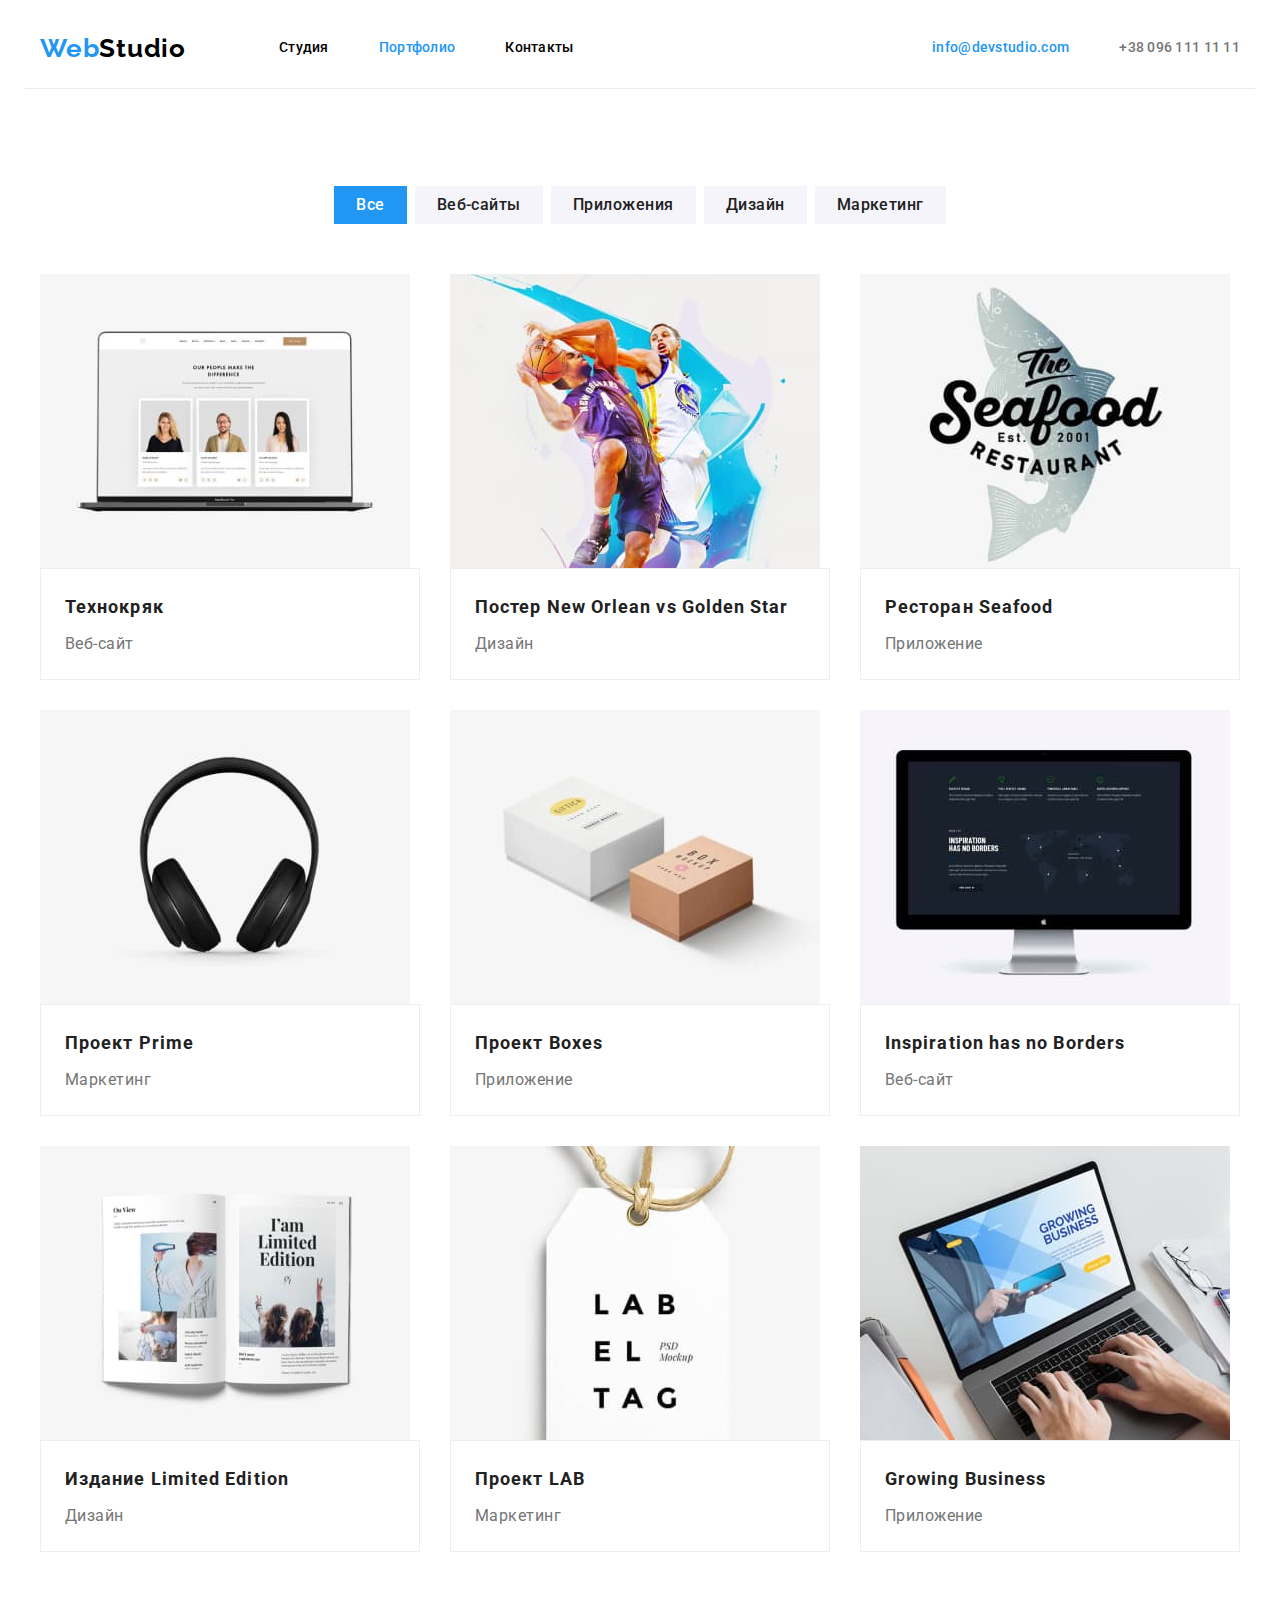
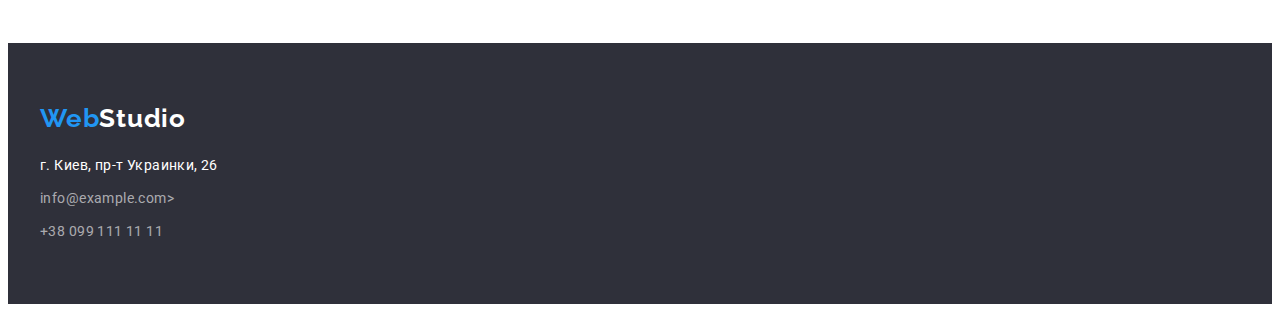
==== commit 5a1b3c3a: "доопрацювання 2" ====
--- a/portfolio.html
+++ b/portfolio.html
@@ -22,7 +22,7 @@
 <body>
      <!-- Секція Хедер -->
      <header class="header"> 
-        <div class="header container">
+        <div class="header-portfolio container">
             <nav class="header-nav">
                 <a class="header-logo link" href="./index.html">Web<span class="logo-accent">Studio</span></a>
                 <ul class="header-list list">
@@ -49,7 +49,7 @@
     </header>
     <!-- Блок унікального контенту на сторінці -->
     <main class="portfolio">
-        <section class="section-portfolio">
+        <section class="section-portfolio section">
             <div class="container">
                 <h1 hidden>Кнопки на странице</h1>
                 <ul class="button-list list">
--- a/css/styles.css
+++ b/css/styles.css
@@ -33,7 +33,6 @@
     font-size: 14px;
 }
 
-
 /* common styles start */
 .link {
     text-decoration: none;
@@ -43,18 +42,17 @@
     list-style: none;
 }
 /* common styles end */
-
-.section {
-    padding-top: 94px;
-    padding-right: 15px;
-    padding-left: 15px;
+.header {
+    display: flex;
 }
 
 .container {
     width: 1200px;
     margin: 0 auto;
-  
-}
+    padding-right: 15px;
+    padding-left: 15px;
+}
+
 img {
     display: block;
     max-width: 100%;
@@ -66,9 +64,9 @@
 
 .header-nav {
     display: flex;
-    align-items: center;
-    
-}
+    align-items: center;  
+}
+
 .header-list {
     display: flex;
     margin-left: 93px;
@@ -81,7 +79,6 @@
     margin-right: 50px;
 }
 .header-list .header-link {
-    
     padding-top: 32px;
     padding-bottom: 32px;
 }
@@ -101,7 +98,7 @@
     margin-right: 50px;
 }
 
-/* Header sestion */
+/* Header section */
 
 .header-link:hover,
 .header-link:focus {
@@ -156,6 +153,10 @@
 } 
 
 /* Section hero */
+
+.hero {
+    background-color: var(--black-bg-cl)
+}
 .hero-container {
     padding-top: 200px;
     padding-bottom: 200px;
@@ -166,9 +167,7 @@
     margin: 0 auto;
     margin-bottom: 30px;
 }
-.hero {
-    background-color: var(--black-bg-cl)
-}
+
 .hero-title {
     font-weight: 900;
     font-size: 44px;
@@ -212,9 +211,12 @@
 
 /* Section benefits */
 
+.benefits-section {
+    padding-top: 94px;
+    padding-bottom: 94px;
+}
 .benefits-list {
     display: flex;
-    gap: 30px;
     padding-left: 0px;
     padding-right: 0px;
 } 
@@ -222,6 +224,9 @@
 .benefits-check {
     width: 270px;
 }
+.benefits-check:not(:last-child) {
+    margin-right: 30px;
+}
 .benefits-title {
     font-weight: 700;
     font-size: 14px;
@@ -241,12 +246,11 @@
 
 /* Section about */
 .about-section {
-    background-color: var(--benefits-bg-cl);
+    padding-bottom: 94px;
 }
 
 .about-list {
     display: flex;
-    justify-content: space-between;
 } 
 
 .about-item:not(:last-child)  {
@@ -264,12 +268,12 @@
 }
  /* Section team */
 .team-section {
-   background-color: var(--team-bg-cl);
-   padding-bottom: 94px;
+    padding-top: 94px;
+    padding-bottom: 94px;
+    background-color: var(--team-bg-cl); 
  }
  .team-list {
     display: flex;
-    justify-content: space-between;
  }
 
 .team-card:not(:first-child)  {
@@ -303,12 +307,17 @@
     padding-bottom: 30px;
 }
 .team-profession {
-    font-weight: 400;
     font-size: 16px;
     line-height: 1.18;
     letter-spacing: 0.03em;
     text-align: center;
     color: var(--black-txt-cl)
+}
+
+/* Портфоліо */
+.header-portfolio {
+    display: flex;
+    border-bottom: 1px solid #ECECEC;
 }
 
 /* Секція кнопок портфоліо */
@@ -364,15 +373,15 @@
 /* Секція зображень */
 
 .section-portfolio {
-    padding-top: 94px;
-    padding-bottom: 94px;
-    padding-right: 15px;
-    padding-left: 15px;
-}
+    padding-top: 97px;
+    padding-bottom: 91px;
+}
+
 .image-list {
     display: flex;
     flex-wrap: wrap;
     align-items: center;
+    margin: -15px;
 }
 
 .image-portfolio {
@@ -381,7 +390,6 @@
 }
 
 .image-title {
-    margin-top: 20px;
     margin-bottom: 4px;
 }
 
@@ -413,6 +421,8 @@
 
 .footer {
     background-color: var(--black-bg-cl);
+    padding-top: 60px;
+    padding-bottom: 60px;
 }
     
 .footer-logo.link {
@@ -424,10 +434,7 @@
     letter-spacing: 0.03em;
     color: var(--blue-txt-cl);
 }
-.footer-text {
-    padding-top: 60px;
-    padding-bottom: 60px;
-}
+
 .footer-logo-accent {
     color: var(--white-tht-cl);
     text-decoration: none;
